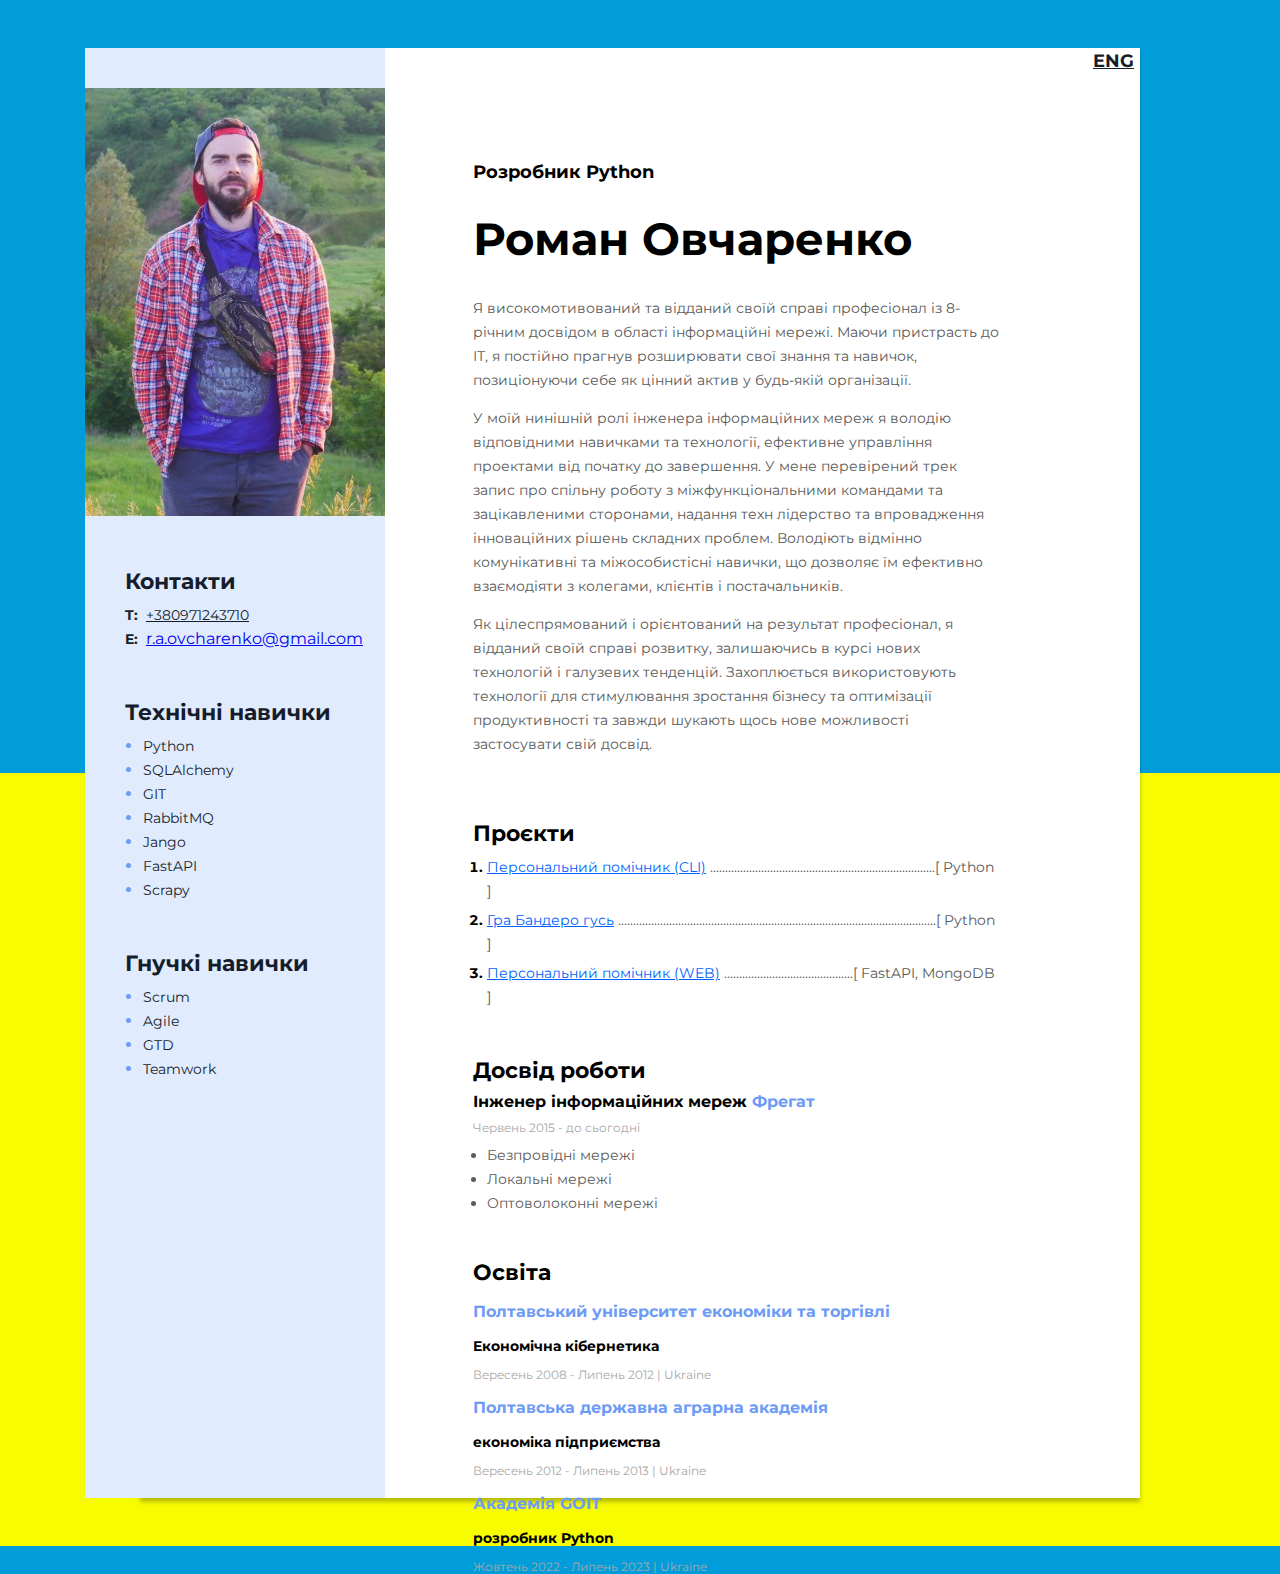
==== index_ukr.html @ 6cbeb5c7 "commit" ====
<!DOCTYPE html>
<html lang="en">

<head>
    <meta charset="UTF-8">
    <meta http-equiv="X-UA-Compatible" content="IE=edge">
    <meta name="viewport" content="width=device-width, initial-scale=1.0">

    <title>My CV</title>
    <link rel="stylesheet" href="./css/style.css">
    <link rel="preconnect" href="https://fonts.googleapis.com">
    <link rel="preconnect" href="https://fonts.gstatic.com" crossorigin>
    <link
        href="https://fonts.googleapis.com/css2?family=Comic+Neue:ital,wght@0,400;1,700&family=Montserrat:wght@400;700&family=Roboto:wght@400;700&display=swap"
        rel="stylesheet">
</head>

<body>
    <!-- Wrapper -->
    <div class="wrapper">
        <!-- Lenguages -->
        <div>
            <a class="lenguage-link" href="./index.html">ENG</a>
        </div>
        <!-- Main content  -->
        <div class="main-content">
            <!-- About me -->
            <div>
                <h2 class="my-profession">Розробник Python</h2>
                <h1 class="my-name">Роман Овчаренко</h1>
                <p class="about-me_text">Я високомотивований та відданий своїй справі професіонал із 8-річним досвідом
                    в області
                    інформаційні мережі. Маючи пристрасть до ІТ, я постійно прагнув розширювати свої знання та
                    навичок, позиціонуючи себе як цінний актив у будь-якій організації.
                </p>
                <p class="about-me_text">
                    У моїй нинішній ролі інженера інформаційних мереж я володію відповідними навичками та
                    технології, ефективне управління проектами від початку до завершення. У мене перевірений трек
                    запис про спільну роботу з міжфункціональними командами та зацікавленими сторонами, надання техн
                    лідерство та впровадження інноваційних рішень складних проблем. Володіють відмінно
                    комунікативні та міжособистісні навички, що дозволяє їм ефективно взаємодіяти з колегами,
                    клієнтів і постачальників.
                </p>
                <p class="about-me_text">
                    Як цілеспрямований і орієнтований на результат професіонал, я відданий своїй справі
                    розвитку, залишаючись в курсі нових технологій і галузевих тенденцій. Захоплюється
                    використовують технології для стимулювання зростання бізнесу та оптимізації продуктивності та завжди шукають щось нове
                    можливості застосувати свій досвід.
                </p>
                <!-- My projects -->
                <div class="project-containers">
                    <h3 class="main-content-title">Проєкти</h3>
                    <ol class="project-list">
                        <li class="project-item">
                            <a class="project-link" href="https://github.com/Chypas/Projects/tree/main/HW_12">Персональний помічник (CLI)</a>
                            <span
                                class="project-item-description">...........................................................................[
                                Python ]</span>
                        </li>
                        <li class="project-item">
                            <a class="project-link" href="https://github.com/Chypas/Projects/tree/main/pygame">Гра Бандеро гусь</a>
                            <span
                                class="project-item-description">..........................................................................................................[
                                Python ]</span>
                        </li>
                        <li class="project-item">
                            <a class="project-link" href="https://github.com/Chypas/WEB_GOIT">Персональний помічник (WEB)</a>
                            <span
                                class="project-item-description">...........................................[
                                FastAPI, MongoDB ]</span
                        </li>
                    </ol>
                </div>
                <!-- Work experience -->
                <div class="work-exp-container">
                    <h3 class="main-content-title">Досвід роботи</h3>
                    <!-- Company 1 -->
                    <div class="work-exp-place">
                        <h4 class="work-exp-position">Інженер інформаційних мереж
                            <span class="company-name">Фрегат</span>
                            <p class="work-period">Червень 2015 - до сьогодні</p>
                        </h4>
                        <ul class="work-duties-list">
                            <li class="work-period-list">Безпровідні мережі</li>
                            <li class="work-period-list">Локальні мережі</li>
                            <li class="work-period-list">Оптоволоконні мережі</li>
                        </ul>
                    </div>
                </div>
                <!-- Education -->
                <div>
                    <h3 class="main-content-title">Освіта</h3>
                    <p class="university">Полтавський університет економіки та торгівлі</p>
                    <p class="speciality">Eкономічна кібернетика</p>
                    <p class="stady-date">Вересень 2008 - Липень 2012 | Ukraine</p>
                    <p class="university">Полтавська державна аграрна академія</p>
                    <p class="speciality">економіка підприємства</p>
                    <p class="stady-date">Вересень 2012 - Липень 2013 | Ukraine</p>
                    <p class="university">Академія GOIT</p>
                    <p class="speciality">розробник Python</p>
                    <p class="stady-date">Жовтень 2022 - Липень 2023 | Ukraine</p>
                </div>
            </div>
        </div>
        <!-- Side bar -->
        <aside class="sidebar">
            <img src="./img/roman.png" alt="My photo" width="300" class="my-photo">
            <!-- Contacts -->
            <div class="contacts-container">
                <h3 class="sidebar-titles">Контакти</h3>
                <p class="contacts-item">
                    <span class="contacts-type">T:</span>
                    <a href="tel:+380971243710" class="contacts-number">+380971243710</a>
                </p>
                <p class="contacts-item">
                    <span class="contacts-type" class="contacts-email">E:</span>
                    <a href="mailto:r.a.ovcharenko@gmail.com">r.a.ovcharenko@gmail.com</a>
                </p>
            </div>
            <!-- Tech Skills -->
            <div class="tech-container">
                <h3 class="sidebar-titles">Технічні навички</h3>
                <ul class="tech-list">
                    <li class="tech-list-item">
                        <span class="tech-list-item-text">Python</span>
                    </li>
                    <li class="tech-list-item">
                        <span class="tech-list-item-text">SQLAlchemy</span>
                    </li>
                    <li class="tech-list-item">
                        <span class="tech-list-item-text">GIT</span>

                    </li>
                    <li class="tech-list-item">
                        <span class="tech-list-item-text">RabbitMQ</span>

                    </li>
                    <li class="tech-list-item">
                        <span class="tech-list-item-text">Jango</span>

                    </li>
                    <li class="tech-list-item">
                        <span class="tech-list-item-text">FastAPI</span>

                    </li>
                    <li class="tech-list-item">
                        <span class="tech-list-item-text">Scrapy</span>

                    </li>
                </ul>
            </div>
            <!-- Soft Skills -->
            <div class="soft-container">
                <h3 class="sidebar-titles">Гнучкі навички</h3>
                <ul class="soft-list">
                    <li class="soft-list-item">
                        <span class="soft-list-item-text">Scrum</span>

                    </li>
                    <li class="soft-list-item">
                        <span class="soft-list-item-text">Agile</span>

                    </li>
                    <li class="soft-list-item">
                        <span class="soft-list-item-text">GTD</span>

                    </li>
                    <li class="soft-list-item">
                        <span class="soft-list-item-text">Teamwork</span>
                    </li>
                </ul>
            </div>
        </aside>
    </div>
</body>

</html>
---- css/style.css ----
body {
    background: linear-gradient(to bottom, rgb(1, 157, 219) 50%, rgb(247, 252, 0) 50%);
    padding: 40px 40px 40px 40px;
    font-family: 'Montserrat', sans-serif;
}

.wrapper {
    display: flex;
    flex-direction: row-reverse;
    background-color: #ffffff;
    width: 1000px;
    height: 1450px;
    margin: 0 auto;
    box-shadow: 0px 4px 4px rgba(0, 0, 0, 0.25);
}

.lenguage-link {
    font-style: normal;
    font-weight: 700;
    font-size: 18px;
    line-height: 27px;
    color: #161D2A;
    padding: 8px 6px;
}


/* main-content */
.main-content {
    padding-top: 12px;
    padding-left: 88px;
    padding-right: 88px;
    padding-bottom: 88px;
}

/* ul li {
    list-style-type: ;
    margin: 5px 0;
} */

ol li {
    margin: 5px 0;
}

/* about me */
.my-profession {
    font-style: normal;
    font-weight: 700;
    font-size: 18px;
    line-height: 17px;
    color: #000000;
    margin: 104px 0 0 0;
}

.my-name {
    font-style: normal;
    font-weight: 700;
    font-size: 45px;
    line-height: 55px;
    color: #000000;
    margin: 138 0 28 0;
}

.about-me_text {
    font-style: normal;
    font-weight: 400;
    font-size: 14px;
    line-height: 24px;
    color: #595959;
    width: 526px;

}

.main-content-title {
    font-style: normal;
    font-weight: 700;
    font-size: 22px;
    line-height: 27px;
    color: #000000;
    margin: 0 0 8px 0;
}

/* Project */

.project-containers {
    margin-top: 64px;
    margin-bottom: 48px;

}

.project-item {
    font-style: normal;
    font-weight: 700;
    font-size: 14px;
    line-height: 24px;
    color: #000000;
}

.project-list {
    margin: 0;
    padding: 0 0 0 14px;

}

.project-item-description {
    font-style: normal;
    font-weight: 400;
    font-size: 14px;
    line-height: 24px;
    color: #595959;
}

.project-link {
    font-style: normal;
    font-weight: 400;
    font-size: 14px;
    line-height: 24px;
    text-decoration-line: underline;

    color: #005FFF;
}

/* Work */

.work-exp-container {
    margin-bottom: 44px;
}

.work-exp-position {
    font-style: normal;
    font-weight: 700;
    font-size: 16px;
    line-height: 20px;
    color: #000000;
    margin: 0;
}

.work-exp-place {
    margin-bottom: 16px;
}

.company-name {
    font-style: normal;
    font-weight: 700;
    font-size: 16px;
    line-height: 20px;
    color: #6D9BF5;
}

.work-period {
    font-style: normal;
    font-weight: 400;
    font-size: 12px;
    line-height: 15px;
    color: #A8A8A8;
    margin: 8px 0 8px 0;
}

.work-period-list {
    font-style: normal;
    font-weight: 400;
    font-size: 14px;
    line-height: 24px;
    color: #595959;
    margin: 0;
}

.work-duties-list {
    padding: 0 0 0 14px;
    margin: 0;
}

.university {
    font-style: normal;
    font-weight: 700;
    font-size: 16px;
    line-height: 20px;
    color: #6D9BF5;
    margin-bottom: 12;
}

.speciality {
    font-style: normal;
    font-weight: 700;
    font-size: 14px;
    line-height: 17px;
    color: #000000;
    margin: 0;
}

.stady-date {
    font-style: normal;
    font-weight: 400;
    font-size: 12px;
    line-height: 15px;
    color: #A8A8A8;
    margin-bottom: 12;
}

/* side-bar */

.sidebar {
    width: 300px;
    background: #e0ebfe;
    margin: 0;
    padding: 0;
}

.my-photo {
    margin-top: 40px;
}

.contacts-container,
.tech-container,
.soft-container {
    margin: 48px 0 0 40px;
}

.sidebar-titles {
    font-style: normal;
    font-weight: 700;
    font-size: 22px;
    line-height: 27px;
    color: #161D2A;
    margin-bottom: 8px;
}

.contacts-type {
    font-style: normal;
    font-weight: 700;
    font-size: 14px;
    line-height: 24px;
    color: #161D2A;
    margin-right: 4px;
}

.contacts-item {
    margin: 0;
}

.contacts-number {
    font-style: normal;
    font-weight: 400;
    font-size: 14px;
    line-height: 24px;
    color: #161D2A;
}

.contacts-email {
    font-style: normal;
    font-weight: 400;
    font-size: 14px;
    line-height: 24px;
    color: #2979FF
}

/* Tech list & Soft list */

.tech-list,
.soft-list {
    margin: 0;
    padding: 0 0 0 18px;
}

.tech-list-item,
.soft-list-item {
    color: #6D9BF5;
}

.tech-list-item-text,
.soft-list-item-text {
    font-style: normal;
    font-weight: 400;
    font-size: 14px;
    line-height: 24px;
    color: #161D2A;
}
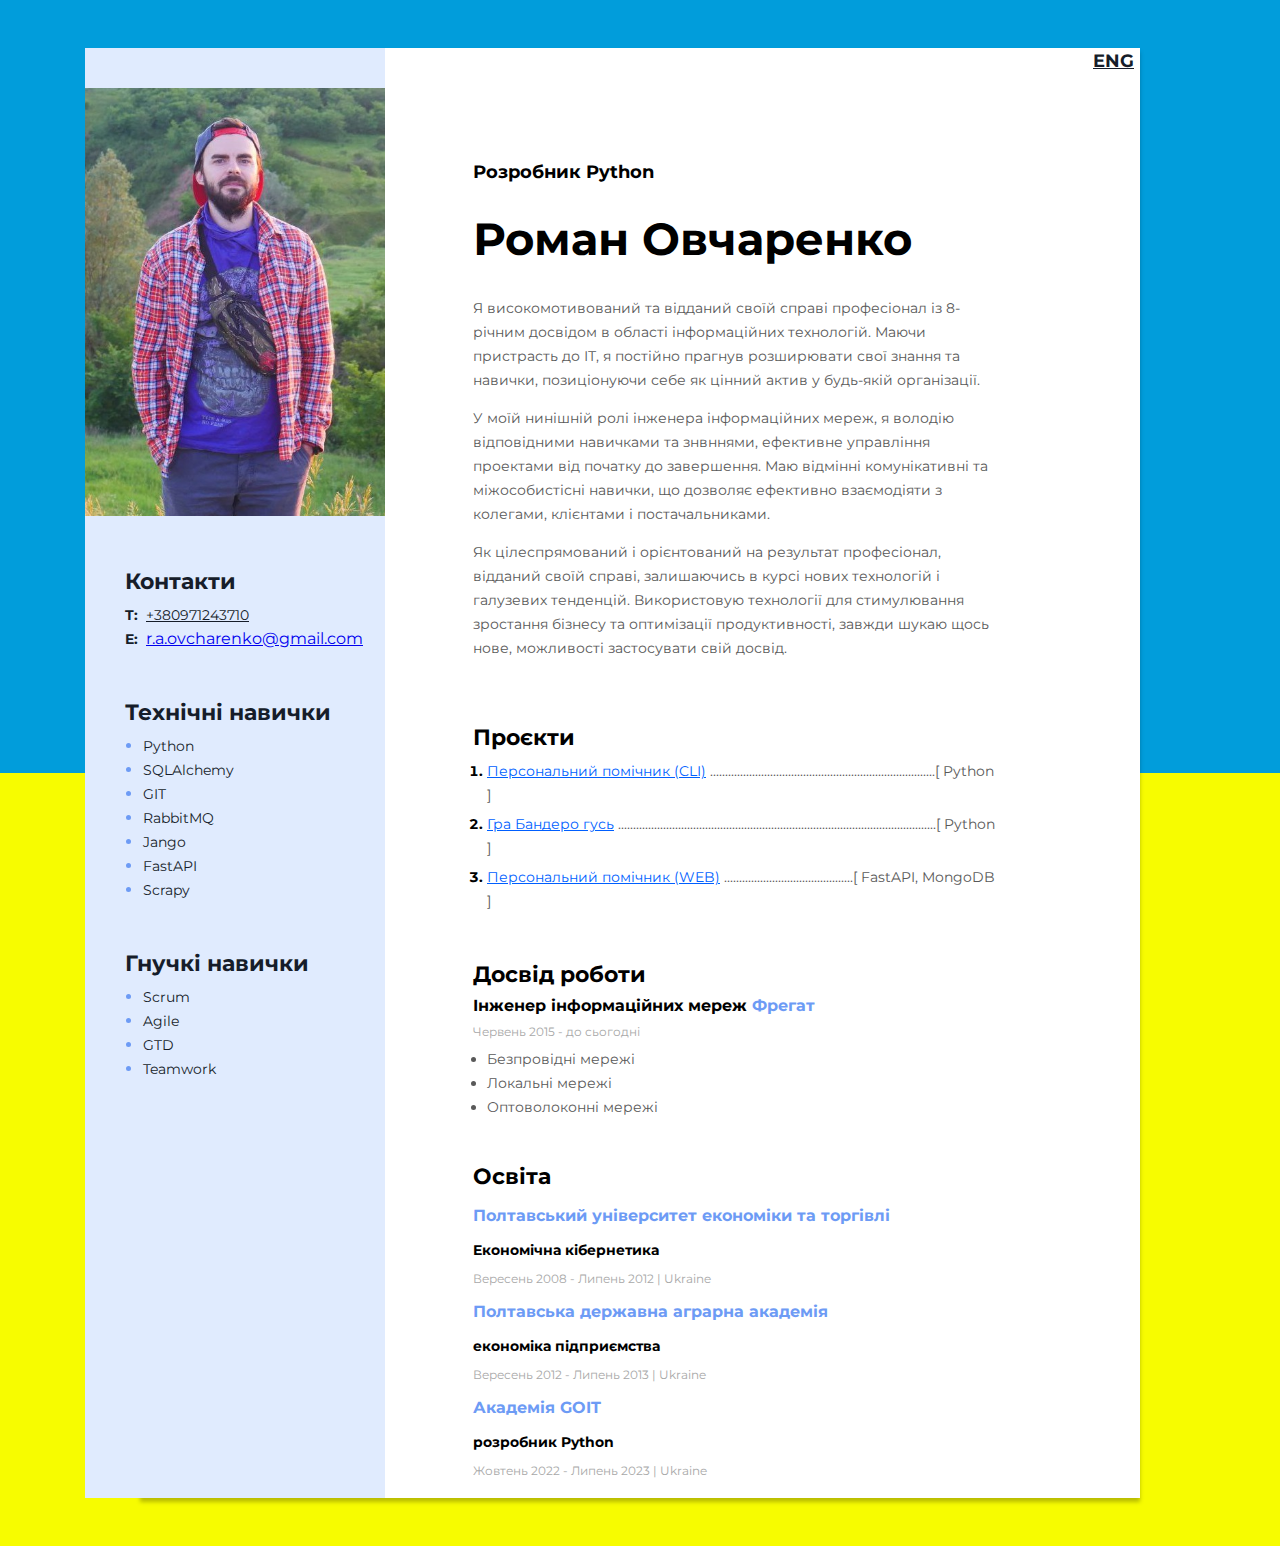
==== commit 0168adaa: "edit text" ====
--- a/index_ukr.html
+++ b/index_ukr.html
@@ -29,46 +29,44 @@
                 <h2 class="my-profession">Розробник Python</h2>
                 <h1 class="my-name">Роман Овчаренко</h1>
                 <p class="about-me_text">Я високомотивований та відданий своїй справі професіонал із 8-річним досвідом
-                    в області
-                    інформаційні мережі. Маючи пристрасть до ІТ, я постійно прагнув розширювати свої знання та
-                    навичок, позиціонуючи себе як цінний актив у будь-якій організації.
+                    в області інформаційних технологій. Маючи пристрасть до ІТ, я постійно прагнув розширювати свої
+                    знання та навички, позиціонуючи себе як цінний актив у будь-якій організації.
                 </p>
                 <p class="about-me_text">
-                    У моїй нинішній ролі інженера інформаційних мереж я володію відповідними навичками та
-                    технології, ефективне управління проектами від початку до завершення. У мене перевірений трек
-                    запис про спільну роботу з міжфункціональними командами та зацікавленими сторонами, надання техн
-                    лідерство та впровадження інноваційних рішень складних проблем. Володіють відмінно
-                    комунікативні та міжособистісні навички, що дозволяє їм ефективно взаємодіяти з колегами,
-                    клієнтів і постачальників.
+                    У моїй нинішній ролі інженера інформаційних мереж, я володію відповідними навичками та
+                    знвннями, ефективне управління проектами від початку до завершення. Маю відмінні
+                    комунікативні та міжособистісні навички, що дозволяє ефективно взаємодіяти з колегами,
+                    клієнтами і постачальниками.
                 </p>
                 <p class="about-me_text">
-                    Як цілеспрямований і орієнтований на результат професіонал, я відданий своїй справі
-                    розвитку, залишаючись в курсі нових технологій і галузевих тенденцій. Захоплюється
-                    використовують технології для стимулювання зростання бізнесу та оптимізації продуктивності та завжди шукають щось нове
-                    можливості застосувати свій досвід.
+                    Як цілеспрямований і орієнтований на результат професіонал, відданий своїй справі, залишаючись в
+                    курсі нових технологій і галузевих тенденцій. Використовую технології для стимулювання зростання бізнесу та оптимізації 
+                    продуктивності, завжди шукаю щось нове, можливості застосувати свій досвід.
                 </p>
                 <!-- My projects -->
                 <div class="project-containers">
                     <h3 class="main-content-title">Проєкти</h3>
                     <ol class="project-list">
                         <li class="project-item">
-                            <a class="project-link" href="https://github.com/Chypas/Projects/tree/main/HW_12">Персональний помічник (CLI)</a>
+                            <a class="project-link"
+                                href="https://github.com/Chypas/Projects/tree/main/HW_12">Персональний помічник
+                                (CLI)</a>
                             <span
                                 class="project-item-description">...........................................................................[
                                 Python ]</span>
                         </li>
                         <li class="project-item">
-                            <a class="project-link" href="https://github.com/Chypas/Projects/tree/main/pygame">Гра Бандеро гусь</a>
+                            <a class="project-link" href="https://github.com/Chypas/Projects/tree/main/pygame">Гра
+                                Бандеро гусь</a>
                             <span
                                 class="project-item-description">..........................................................................................................[
                                 Python ]</span>
                         </li>
                         <li class="project-item">
-                            <a class="project-link" href="https://github.com/Chypas/WEB_GOIT">Персональний помічник (WEB)</a>
-                            <span
-                                class="project-item-description">...........................................[
-                                FastAPI, MongoDB ]</span
-                        </li>
+                            <a class="project-link" href="https://github.com/Chypas/WEB_GOIT">Персональний помічник
+                                (WEB)</a>
+                            <span class="project-item-description">...........................................[
+                                FastAPI, MongoDB ]</span </li>
                     </ol>
                 </div>
                 <!-- Work experience -->
